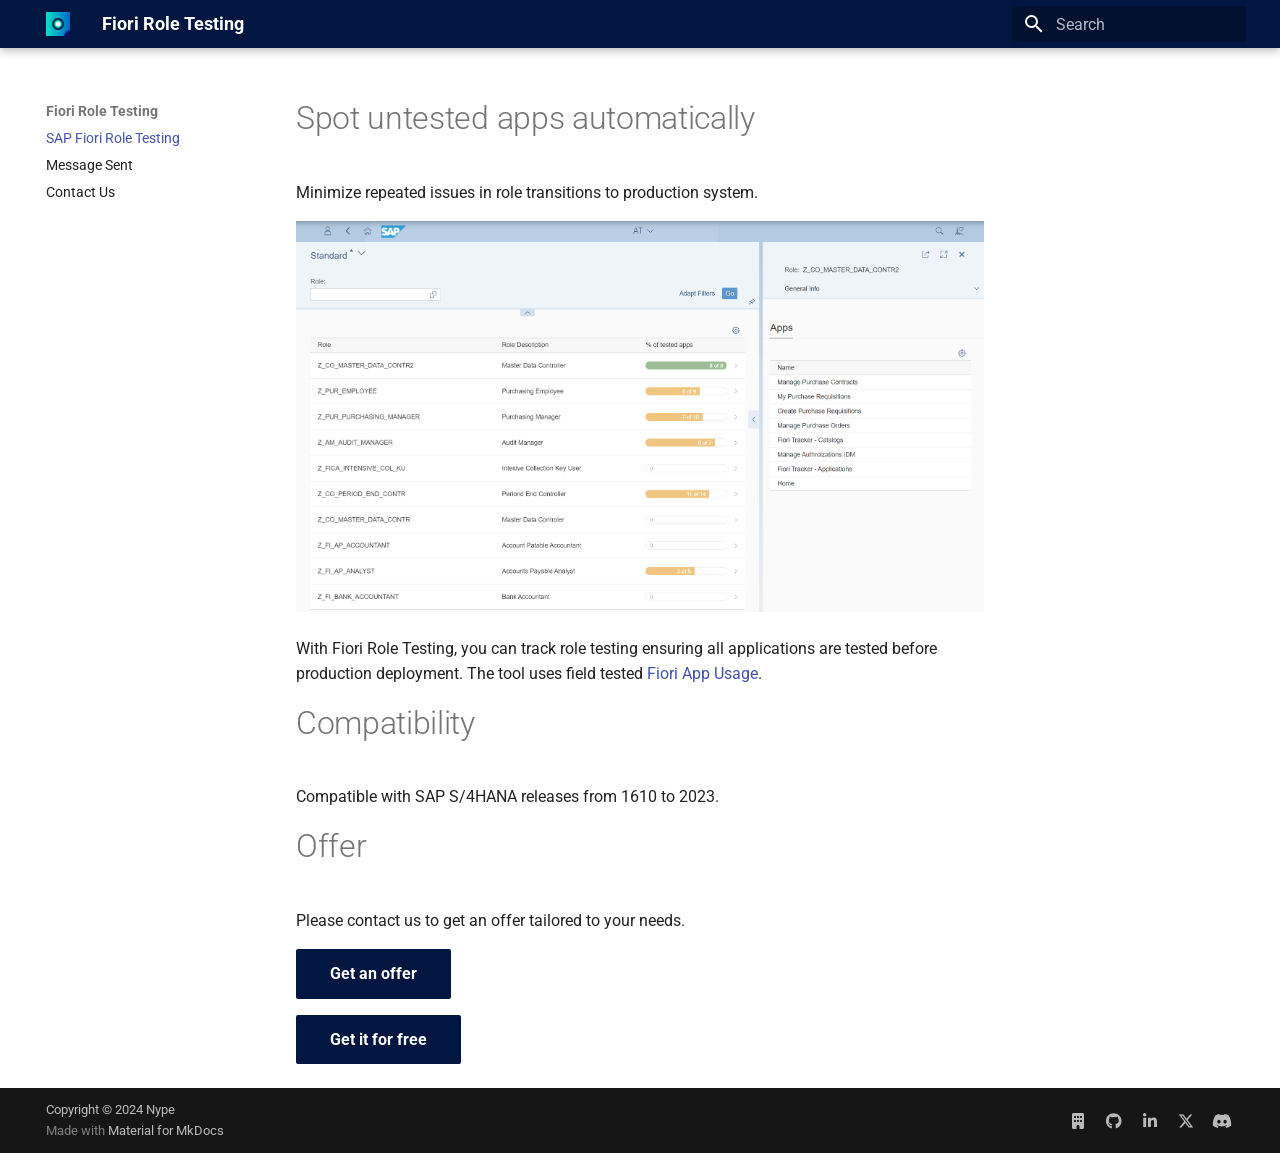
==== index.html @ e6e38c8f "Deployed e8fd81c with MkDocs version: 1.6.0" ====
<!doctype html><html lang=en class=no-js> <head><meta charset=utf-8><meta name=viewport content="width=device-width,initial-scale=1"><meta name=description content="Spot untested apps automatically."><link href=https://fioriroletesting.com/ rel=canonical><link href=contact-success/ rel=next><link rel=icon href=assets/images/logo.png><meta name=generator content="mkdocs-1.6.0, mkdocs-material-9.5.27"><title>SAP Fiori Role Testing - Fiori Role Testing</title><link rel=stylesheet href=assets/stylesheets/main.6543a935.min.css><link rel=preconnect href=https://fonts.gstatic.com crossorigin><link rel=stylesheet href="https://fonts.googleapis.com/css?family=Roboto:300,300i,400,400i,700,700i%7CRoboto+Mono:400,400i,700,700i&display=fallback"><style>:root{--md-text-font:"Roboto";--md-code-font:"Roboto Mono"}</style><link rel=stylesheet href=assets/stylesheets/extra.a038fa.min.css><script>__md_scope=new URL(".",location),__md_hash=e=>[...e].reduce((e,_)=>(e<<5)-e+_.charCodeAt(0),0),__md_get=(e,_=localStorage,t=__md_scope)=>JSON.parse(_.getItem(t.pathname+"."+e)),__md_set=(e,_,t=localStorage,a=__md_scope)=>{try{t.setItem(a.pathname+"."+e,JSON.stringify(_))}catch(e){}}</script><script id=__analytics>function __md_analytics(){function n(){dataLayer.push(arguments)}window.dataLayer=window.dataLayer||[],n("js",new Date),n("config","G-3VJR286HQC"),document.addEventListener("DOMContentLoaded",function(){document.forms.search&&document.forms.search.query.addEventListener("blur",function(){this.value&&n("event","search",{search_term:this.value})}),document$.subscribe(function(){var a=document.forms.feedback;if(void 0!==a)for(var e of a.querySelectorAll("[type=submit]"))e.addEventListener("click",function(e){e.preventDefault();var t=document.location.pathname,e=this.getAttribute("data-md-value");n("event","feedback",{page:t,data:e}),a.firstElementChild.disabled=!0;e=a.querySelector(".md-feedback__note [data-md-value='"+e+"']");e&&(e.hidden=!1)}),a.hidden=!1}),location$.subscribe(function(e){n("config","G-3VJR286HQC",{page_path:e.pathname})})});var e=document.createElement("script");e.async=!0,e.src="https://www.googletagmanager.com/gtag/js?id=G-3VJR286HQC",document.getElementById("__analytics").insertAdjacentElement("afterEnd",e)}</script><script>"undefined"!=typeof __md_analytics&&__md_analytics()</script><meta property=og:type content=website><meta property=og:title content="SAP Fiori Role Testing"><meta property=og:description content="Spot untested apps automatically."><meta property=og:image content=https://fioriroletesting.com/assets/images/social/index.png><meta property=og:image:type content=image/png><meta property=og:image:width content=1200><meta property=og:image:height content=630><meta content=https://fioriroletesting.com/ property=og:url><meta name=twitter:card content=summary_large_image><meta name=twitter:title content="SAP Fiori Role Testing"><meta name=twitter:description content="Spot untested apps automatically."><meta name=twitter:image content=https://fioriroletesting.com/assets/images/social/index.png><link rel=icon sizes=192x192 href=assets/images/logo.png><link rel=apple-touch-icon href=assets/images/logo.png><meta property=robots content="index, follow"></head> <body dir=ltr> <input class=md-toggle data-md-toggle=drawer type=checkbox id=__drawer autocomplete=off> <input class=md-toggle data-md-toggle=search type=checkbox id=__search autocomplete=off> <label class=md-overlay for=__drawer></label> <div data-md-component=skip> <a href=#spot-untested-apps-automatically class=md-skip> Skip to content </a> </div> <div data-md-component=announce> </div> <header class="md-header md-header--shadow" data-md-component=header> <nav class="md-header__inner md-grid" aria-label=Header> <a href=. title="Fiori Role Testing" class="md-header__button md-logo" aria-label="Fiori Role Testing" data-md-component=logo> <img src=assets/images/logo.png alt=logo> </a> <label class="md-header__button md-icon" for=__drawer> <svg xmlns=http://www.w3.org/2000/svg viewbox="0 0 24 24"><path d="M3 6h18v2H3V6m0 5h18v2H3v-2m0 5h18v2H3v-2Z"/></svg> </label> <div class=md-header__title data-md-component=header-title> <div class=md-header__ellipsis> <div class=md-header__topic> <span class=md-ellipsis> Fiori Role Testing </span> </div> <div class=md-header__topic data-md-component=header-topic> <span class=md-ellipsis> SAP Fiori Role Testing </span> </div> </div> </div> <script>var media,input,key,value,palette=__md_get("__palette");if(palette&&palette.color){"(prefers-color-scheme)"===palette.color.media&&(media=matchMedia("(prefers-color-scheme: light)"),input=document.querySelector(media.matches?"[data-md-color-media='(prefers-color-scheme: light)']":"[data-md-color-media='(prefers-color-scheme: dark)']"),palette.color.media=input.getAttribute("data-md-color-media"),palette.color.scheme=input.getAttribute("data-md-color-scheme"),palette.color.primary=input.getAttribute("data-md-color-primary"),palette.color.accent=input.getAttribute("data-md-color-accent"));for([key,value]of Object.entries(palette.color))document.body.setAttribute("data-md-color-"+key,value)}</script> <label class="md-header__button md-icon" for=__search> <svg xmlns=http://www.w3.org/2000/svg viewbox="0 0 24 24"><path d="M9.5 3A6.5 6.5 0 0 1 16 9.5c0 1.61-.59 3.09-1.56 4.23l.27.27h.79l5 5-1.5 1.5-5-5v-.79l-.27-.27A6.516 6.516 0 0 1 9.5 16 6.5 6.5 0 0 1 3 9.5 6.5 6.5 0 0 1 9.5 3m0 2C7 5 5 7 5 9.5S7 14 9.5 14 14 12 14 9.5 12 5 9.5 5Z"/></svg> </label> <div class=md-search data-md-component=search role=dialog> <label class=md-search__overlay for=__search></label> <div class=md-search__inner role=search> <form class=md-search__form name=search> <input type=text class=md-search__input name=query aria-label=Search placeholder=Search autocapitalize=off autocorrect=off autocomplete=off spellcheck=false data-md-component=search-query required> <label class="md-search__icon md-icon" for=__search> <svg xmlns=http://www.w3.org/2000/svg viewbox="0 0 24 24"><path d="M9.5 3A6.5 6.5 0 0 1 16 9.5c0 1.61-.59 3.09-1.56 4.23l.27.27h.79l5 5-1.5 1.5-5-5v-.79l-.27-.27A6.516 6.516 0 0 1 9.5 16 6.5 6.5 0 0 1 3 9.5 6.5 6.5 0 0 1 9.5 3m0 2C7 5 5 7 5 9.5S7 14 9.5 14 14 12 14 9.5 12 5 9.5 5Z"/></svg> <svg xmlns=http://www.w3.org/2000/svg viewbox="0 0 24 24"><path d="M20 11v2H8l5.5 5.5-1.42 1.42L4.16 12l7.92-7.92L13.5 5.5 8 11h12Z"/></svg> </label> <nav class=md-search__options aria-label=Search> <button type=reset class="md-search__icon md-icon" title=Clear aria-label=Clear tabindex=-1> <svg xmlns=http://www.w3.org/2000/svg viewbox="0 0 24 24"><path d="M19 6.41 17.59 5 12 10.59 6.41 5 5 6.41 10.59 12 5 17.59 6.41 19 12 13.41 17.59 19 19 17.59 13.41 12 19 6.41Z"/></svg> </button> </nav> </form> <div class=md-search__output> <div class=md-search__scrollwrap tabindex=0 data-md-scrollfix> <div class=md-search-result data-md-component=search-result> <div class=md-search-result__meta> Initializing search </div> <ol class=md-search-result__list role=presentation></ol> </div> </div> </div> </div> </div> </nav> </header> <div class=md-container data-md-component=container> <main class=md-main data-md-component=main> <div class="md-main__inner md-grid"> <div class="md-sidebar md-sidebar--primary" data-md-component=sidebar data-md-type=navigation> <div class=md-sidebar__scrollwrap> <div class=md-sidebar__inner> <nav class="md-nav md-nav--primary" aria-label=Navigation data-md-level=0> <label class=md-nav__title for=__drawer> <a href=. title="Fiori Role Testing" class="md-nav__button md-logo" aria-label="Fiori Role Testing" data-md-component=logo> <img src=assets/images/logo.png alt=logo> </a> Fiori Role Testing </label> <ul class=md-nav__list data-md-scrollfix> <li class="md-nav__item md-nav__item--active"> <input class="md-nav__toggle md-toggle" type=checkbox id=__toc> <a href=. class="md-nav__link md-nav__link--active"> <span class=md-ellipsis> SAP Fiori Role Testing </span> </a> </li> <li class=md-nav__item> <a href=contact-success/ class=md-nav__link> <span class=md-ellipsis> Message Sent </span> </a> </li> <li class=md-nav__item> <a href=contact/ class=md-nav__link> <span class=md-ellipsis> Contact Us </span> </a> </li> </ul> </nav> </div> </div> </div> <div class="md-sidebar md-sidebar--secondary" data-md-component=sidebar data-md-type=toc> <div class=md-sidebar__scrollwrap> <div class=md-sidebar__inner> <nav class="md-nav md-nav--secondary" aria-label="Table of contents"> </nav> </div> </div> </div> <div class=md-content data-md-component=content> <article class="md-content__inner md-typeset"> <h1 id=spot-untested-apps-automatically>Spot untested apps automatically</h1> <p>Minimize repeated issues in role transitions to production system.</p> <p><a href=res/frt.png><img alt src=res/frt.png></a></p> <p>With Fiori Role Testing, you can track role testing ensuring all applications are tested before production deployment. The tool uses field tested <a href=https://help.fioriappsusage.org>Fiori App Usage</a>.</p> <h1 id=compatibility>Compatibility</h1> <p>Compatible with SAP S/4HANA releases from 1610 to 2023.</p> <h1 id=offer>Offer</h1> <p>Please contact us to get an offer tailored to your needs.</p> <p><a href=contact/ class="md-button md-button--primary">Get an offer</a></p> <p><a href=get-for-free/ class="md-button md-button--primary">Get it for free</a></p> </article> </div> <script>var target=document.getElementById(location.hash.slice(1));target&&target.name&&(target.checked=target.name.startsWith("__tabbed_"))</script> </div> </main> <footer class=md-footer> <div class="md-footer-meta md-typeset"> <div class="md-footer-meta__inner md-grid"> <div class=md-copyright> <div class=md-copyright__highlight> Copyright &copy; 2024 Nype </div> Made with <a href=https://squidfunk.github.io/mkdocs-material/ target=_blank rel=noopener> Material for MkDocs </a> </div> <div class=md-social> <a href="https://npe.cm/?ref=fioriroletesting" target=_blank rel=noopener title=npe.cm class=md-social__link> <svg xmlns=http://www.w3.org/2000/svg viewbox="0 0 384 512"><!-- Font Awesome Free 6.5.2 by @fontawesome - https://fontawesome.com License - https://fontawesome.com/license/free (Icons: CC BY 4.0, Fonts: SIL OFL 1.1, Code: MIT License) Copyright 2024 Fonticons, Inc.--><path d="M48 0C21.5 0 0 21.5 0 48v416c0 26.5 21.5 48 48 48h96v-80c0-26.5 21.5-48 48-48s48 21.5 48 48v80h96c26.5 0 48-21.5 48-48V48c0-26.5-21.5-48-48-48H48zm16 240c0-8.8 7.2-16 16-16h32c8.8 0 16 7.2 16 16v32c0 8.8-7.2 16-16 16H80c-8.8 0-16-7.2-16-16v-32zm112-16h32c8.8 0 16 7.2 16 16v32c0 8.8-7.2 16-16 16h-32c-8.8 0-16-7.2-16-16v-32c0-8.8 7.2-16 16-16zm80 16c0-8.8 7.2-16 16-16h32c8.8 0 16 7.2 16 16v32c0 8.8-7.2 16-16 16h-32c-8.8 0-16-7.2-16-16v-32zM80 96h32c8.8 0 16 7.2 16 16v32c0 8.8-7.2 16-16 16H80c-8.8 0-16-7.2-16-16v-32c0-8.8 7.2-16 16-16zm80 16c0-8.8 7.2-16 16-16h32c8.8 0 16 7.2 16 16v32c0 8.8-7.2 16-16 16h-32c-8.8 0-16-7.2-16-16v-32zm112-16h32c8.8 0 16 7.2 16 16v32c0 8.8-7.2 16-16 16h-32c-8.8 0-16-7.2-16-16v-32c0-8.8 7.2-16 16-16z"/></svg> </a> <a href=https://github.com/fioriroletesting target=_blank rel=noopener title=github.com class=md-social__link> <svg xmlns=http://www.w3.org/2000/svg viewbox="0 0 496 512"><!-- Font Awesome Free 6.5.2 by @fontawesome - https://fontawesome.com License - https://fontawesome.com/license/free (Icons: CC BY 4.0, Fonts: SIL OFL 1.1, Code: MIT License) Copyright 2024 Fonticons, Inc.--><path d="M165.9 397.4c0 2-2.3 3.6-5.2 3.6-3.3.3-5.6-1.3-5.6-3.6 0-2 2.3-3.6 5.2-3.6 3-.3 5.6 1.3 5.6 3.6zm-31.1-4.5c-.7 2 1.3 4.3 4.3 4.9 2.6 1 5.6 0 6.2-2s-1.3-4.3-4.3-5.2c-2.6-.7-5.5.3-6.2 2.3zm44.2-1.7c-2.9.7-4.9 2.6-4.6 4.9.3 2 2.9 3.3 5.9 2.6 2.9-.7 4.9-2.6 4.6-4.6-.3-1.9-3-3.2-5.9-2.9zM244.8 8C106.1 8 0 113.3 0 252c0 110.9 69.8 205.8 169.5 239.2 12.8 2.3 17.3-5.6 17.3-12.1 0-6.2-.3-40.4-.3-61.4 0 0-70 15-84.7-29.8 0 0-11.4-29.1-27.8-36.6 0 0-22.9-15.7 1.6-15.4 0 0 24.9 2 38.6 25.8 21.9 38.6 58.6 27.5 72.9 20.9 2.3-16 8.8-27.1 16-33.7-55.9-6.2-112.3-14.3-112.3-110.5 0-27.5 7.6-41.3 23.6-58.9-2.6-6.5-11.1-33.3 2.6-67.9 20.9-6.5 69 27 69 27 20-5.6 41.5-8.5 62.8-8.5s42.8 2.9 62.8 8.5c0 0 48.1-33.6 69-27 13.7 34.7 5.2 61.4 2.6 67.9 16 17.7 25.8 31.5 25.8 58.9 0 96.5-58.9 104.2-114.8 110.5 9.2 7.9 17 22.9 17 46.4 0 33.7-.3 75.4-.3 83.6 0 6.5 4.6 14.4 17.3 12.1C428.2 457.8 496 362.9 496 252 496 113.3 383.5 8 244.8 8zM97.2 352.9c-1.3 1-1 3.3.7 5.2 1.6 1.6 3.9 2.3 5.2 1 1.3-1 1-3.3-.7-5.2-1.6-1.6-3.9-2.3-5.2-1zm-10.8-8.1c-.7 1.3.3 2.9 2.3 3.9 1.6 1 3.6.7 4.3-.7.7-1.3-.3-2.9-2.3-3.9-2-.6-3.6-.3-4.3.7zm32.4 35.6c-1.6 1.3-1 4.3 1.3 6.2 2.3 2.3 5.2 2.6 6.5 1 1.3-1.3.7-4.3-1.3-6.2-2.2-2.3-5.2-2.6-6.5-1zm-11.4-14.7c-1.6 1-1.6 3.6 0 5.9 1.6 2.3 4.3 3.3 5.6 2.3 1.6-1.3 1.6-3.9 0-6.2-1.4-2.3-4-3.3-5.6-2z"/></svg> </a> <a href=https://www.linkedin.com/company/fiori-tracker/ target=_blank rel=noopener title=www.linkedin.com class=md-social__link> <svg xmlns=http://www.w3.org/2000/svg viewbox="0 0 448 512"><!-- Font Awesome Free 6.5.2 by @fontawesome - https://fontawesome.com License - https://fontawesome.com/license/free (Icons: CC BY 4.0, Fonts: SIL OFL 1.1, Code: MIT License) Copyright 2024 Fonticons, Inc.--><path d="M100.28 448H7.4V148.9h92.88zM53.79 108.1C24.09 108.1 0 83.5 0 53.8a53.79 53.79 0 0 1 107.58 0c0 29.7-24.1 54.3-53.79 54.3zM447.9 448h-92.68V302.4c0-34.7-.7-79.2-48.29-79.2-48.29 0-55.69 37.7-55.69 76.7V448h-92.78V148.9h89.08v40.8h1.3c12.4-23.5 42.69-48.3 87.88-48.3 94 0 111.28 61.9 111.28 142.3V448z"/></svg> </a> <a href=https://twitter.com/fioritracker target=_blank rel=noopener title=twitter.com class=md-social__link> <svg xmlns=http://www.w3.org/2000/svg viewbox="0 0 512 512"><!-- Font Awesome Free 6.5.2 by @fontawesome - https://fontawesome.com License - https://fontawesome.com/license/free (Icons: CC BY 4.0, Fonts: SIL OFL 1.1, Code: MIT License) Copyright 2024 Fonticons, Inc.--><path d="M389.2 48h70.6L305.6 224.2 487 464H345L233.7 318.6 106.5 464H35.8l164.9-188.5L26.8 48h145.6l100.5 132.9L389.2 48zm-24.8 373.8h39.1L151.1 88h-42l255.3 333.8z"/></svg> </a> <a href=https://discord.gg/xGNzmej4KE target=_blank rel=noopener title=discord.gg class=md-social__link> <svg xmlns=http://www.w3.org/2000/svg viewbox="0 0 640 512"><!-- Font Awesome Free 6.5.2 by @fontawesome - https://fontawesome.com License - https://fontawesome.com/license/free (Icons: CC BY 4.0, Fonts: SIL OFL 1.1, Code: MIT License) Copyright 2024 Fonticons, Inc.--><path d="M524.531 69.836a1.5 1.5 0 0 0-.764-.7A485.065 485.065 0 0 0 404.081 32.03a1.816 1.816 0 0 0-1.923.91 337.461 337.461 0 0 0-14.9 30.6 447.848 447.848 0 0 0-134.426 0 309.541 309.541 0 0 0-15.135-30.6 1.89 1.89 0 0 0-1.924-.91 483.689 483.689 0 0 0-119.688 37.107 1.712 1.712 0 0 0-.788.676C39.068 183.651 18.186 294.69 28.43 404.354a2.016 2.016 0 0 0 .765 1.375 487.666 487.666 0 0 0 146.825 74.189 1.9 1.9 0 0 0 2.063-.676A348.2 348.2 0 0 0 208.12 430.4a1.86 1.86 0 0 0-1.019-2.588 321.173 321.173 0 0 1-45.868-21.853 1.885 1.885 0 0 1-.185-3.126 251.047 251.047 0 0 0 9.109-7.137 1.819 1.819 0 0 1 1.9-.256c96.229 43.917 200.41 43.917 295.5 0a1.812 1.812 0 0 1 1.924.233 234.533 234.533 0 0 0 9.132 7.16 1.884 1.884 0 0 1-.162 3.126 301.407 301.407 0 0 1-45.89 21.83 1.875 1.875 0 0 0-1 2.611 391.055 391.055 0 0 0 30.014 48.815 1.864 1.864 0 0 0 2.063.7A486.048 486.048 0 0 0 610.7 405.729a1.882 1.882 0 0 0 .765-1.352c12.264-126.783-20.532-236.912-86.934-334.541ZM222.491 337.58c-28.972 0-52.844-26.587-52.844-59.239s23.409-59.241 52.844-59.241c29.665 0 53.306 26.82 52.843 59.239 0 32.654-23.41 59.241-52.843 59.241Zm195.38 0c-28.971 0-52.843-26.587-52.843-59.239s23.409-59.241 52.843-59.241c29.667 0 53.307 26.82 52.844 59.239 0 32.654-23.177 59.241-52.844 59.241Z"/></svg> </a> </div> </div> </div> </footer> </div> <div class=md-dialog data-md-component=dialog> <div class="md-dialog__inner md-typeset"></div> </div> <script id=__config type=application/json>{"base": ".", "features": [], "search": "assets/javascripts/workers/search.b8dbb3d2.min.js", "translations": {"clipboard.copied": "Copied to clipboard", "clipboard.copy": "Copy to clipboard", "search.result.more.one": "1 more on this page", "search.result.more.other": "# more on this page", "search.result.none": "No matching documents", "search.result.one": "1 matching document", "search.result.other": "# matching documents", "search.result.placeholder": "Type to start searching", "search.result.term.missing": "Missing", "select.version": "Select version"}}</script> <script src=assets/javascripts/bundle.ad660dcc.min.js></script> <script src=assets/javascripts/extra.f391eb.min.js></script> </body> </html>
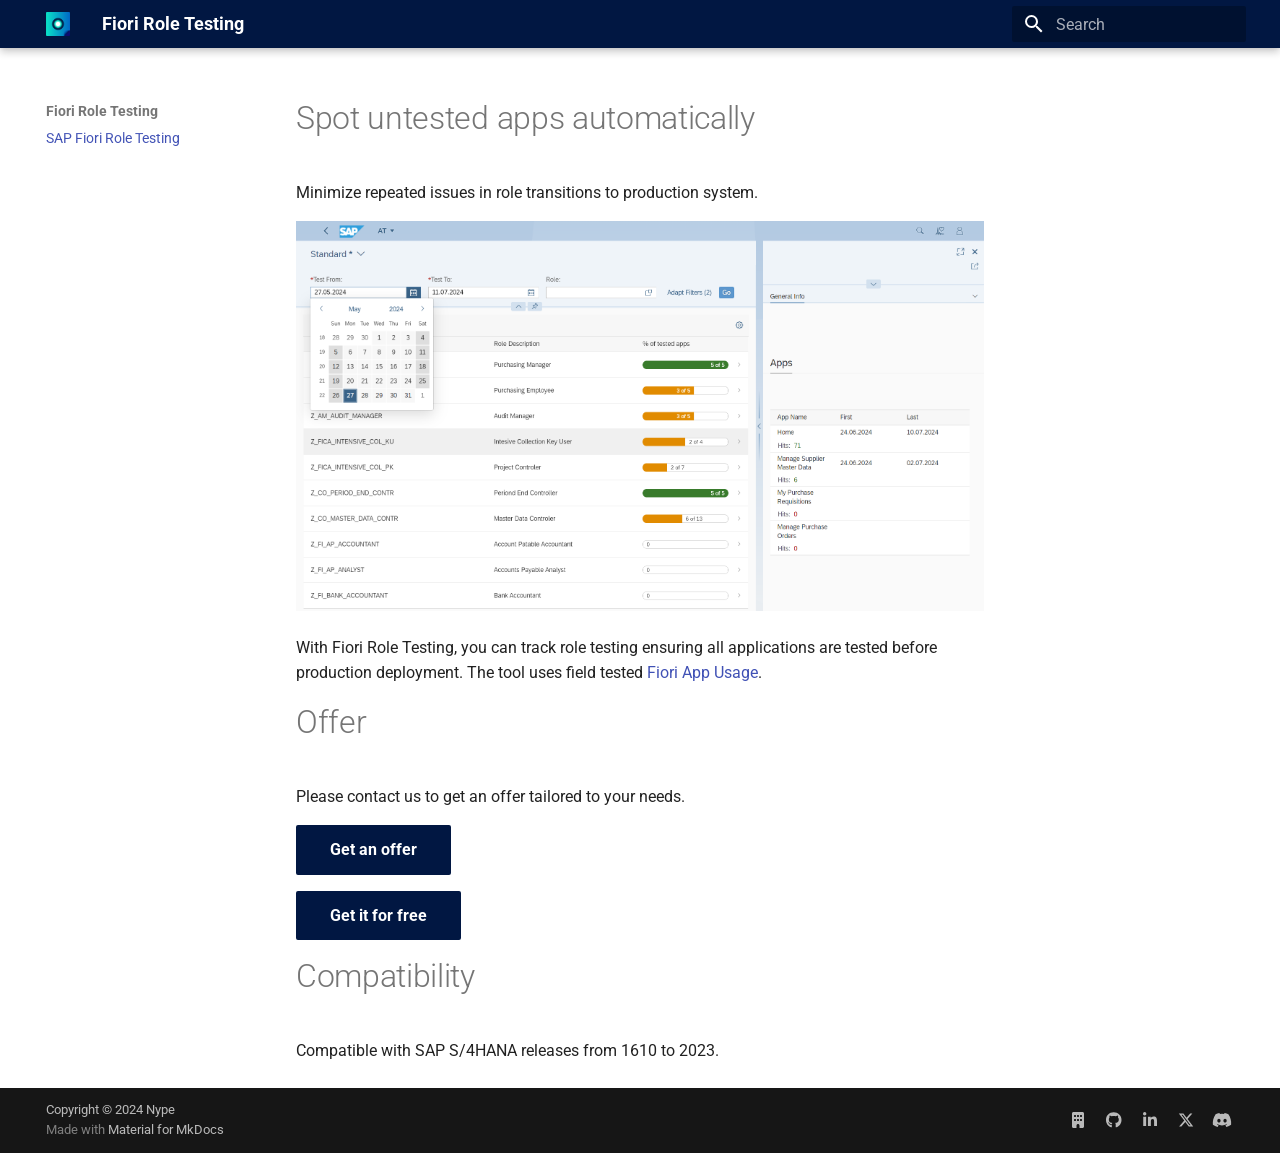
==== commit 69ea2dea: "Deployed 8888eb4 with MkDocs version: 1.6.0" ====
--- a/index.html
+++ b/index.html
@@ -1 +1 @@
-<!doctype html><html lang=en class=no-js> <head><meta charset=utf-8><meta name=viewport content="width=device-width,initial-scale=1"><meta name=description content="Spot untested apps automatically."><link href=https://fioriroletesting.com/ rel=canonical><link href=contact-success/ rel=next><link rel=icon href=assets/images/logo.png><meta name=generator content="mkdocs-1.6.0, mkdocs-material-9.5.27"><title>SAP Fiori Role Testing - Fiori Role Testing</title><link rel=stylesheet href=assets/stylesheets/main.6543a935.min.css><link rel=preconnect href=https://fonts.gstatic.com crossorigin><link rel=stylesheet href="https://fonts.googleapis.com/css?family=Roboto:300,300i,400,400i,700,700i%7CRoboto+Mono:400,400i,700,700i&display=fallback"><style>:root{--md-text-font:"Roboto";--md-code-font:"Roboto Mono"}</style><link rel=stylesheet href=assets/stylesheets/extra.a038fa.min.css><script>__md_scope=new URL(".",location),__md_hash=e=>[...e].reduce((e,_)=>(e<<5)-e+_.charCodeAt(0),0),__md_get=(e,_=localStorage,t=__md_scope)=>JSON.parse(_.getItem(t.pathname+"."+e)),__md_set=(e,_,t=localStorage,a=__md_scope)=>{try{t.setItem(a.pathname+"."+e,JSON.stringify(_))}catch(e){}}</script><script id=__analytics>function __md_analytics(){function n(){dataLayer.push(arguments)}window.dataLayer=window.dataLayer||[],n("js",new Date),n("config","G-3VJR286HQC"),document.addEventListener("DOMContentLoaded",function(){document.forms.search&&document.forms.search.query.addEventListener("blur",function(){this.value&&n("event","search",{search_term:this.value})}),document$.subscribe(function(){var a=document.forms.feedback;if(void 0!==a)for(var e of a.querySelectorAll("[type=submit]"))e.addEventListener("click",function(e){e.preventDefault();var t=document.location.pathname,e=this.getAttribute("data-md-value");n("event","feedback",{page:t,data:e}),a.firstElementChild.disabled=!0;e=a.querySelector(".md-feedback__note [data-md-value='"+e+"']");e&&(e.hidden=!1)}),a.hidden=!1}),location$.subscribe(function(e){n("config","G-3VJR286HQC",{page_path:e.pathname})})});var e=document.createElement("script");e.async=!0,e.src="https://www.googletagmanager.com/gtag/js?id=G-3VJR286HQC",document.getElementById("__analytics").insertAdjacentElement("afterEnd",e)}</script><script>"undefined"!=typeof __md_analytics&&__md_analytics()</script><meta property=og:type content=website><meta property=og:title content="SAP Fiori Role Testing"><meta property=og:description content="Spot untested apps automatically."><meta property=og:image content=https://fioriroletesting.com/assets/images/social/index.png><meta property=og:image:type content=image/png><meta property=og:image:width content=1200><meta property=og:image:height content=630><meta content=https://fioriroletesting.com/ property=og:url><meta name=twitter:card content=summary_large_image><meta name=twitter:title content="SAP Fiori Role Testing"><meta name=twitter:description content="Spot untested apps automatically."><meta name=twitter:image content=https://fioriroletesting.com/assets/images/social/index.png><link rel=icon sizes=192x192 href=assets/images/logo.png><link rel=apple-touch-icon href=assets/images/logo.png><meta property=robots content="index, follow"></head> <body dir=ltr> <input class=md-toggle data-md-toggle=drawer type=checkbox id=__drawer autocomplete=off> <input class=md-toggle data-md-toggle=search type=checkbox id=__search autocomplete=off> <label class=md-overlay for=__drawer></label> <div data-md-component=skip> <a href=#spot-untested-apps-automatically class=md-skip> Skip to content </a> </div> <div data-md-component=announce> </div> <header class="md-header md-header--shadow" data-md-component=header> <nav class="md-header__inner md-grid" aria-label=Header> <a href=. title="Fiori Role Testing" class="md-header__button md-logo" aria-label="Fiori Role Testing" data-md-component=logo> <img src=assets/images/logo.png alt=logo> </a> <label class="md-header__button md-icon" for=__drawer> <svg xmlns=http://www.w3.org/2000/svg viewbox="0 0 24 24"><path d="M3 6h18v2H3V6m0 5h18v2H3v-2m0 5h18v2H3v-2Z"/></svg> </label> <div class=md-header__title data-md-component=header-title> <div class=md-header__ellipsis> <div class=md-header__topic> <span class=md-ellipsis> Fiori Role Testing </span> </div> <div class=md-header__topic data-md-component=header-topic> <span class=md-ellipsis> SAP Fiori Role Testing </span> </div> </div> </div> <script>var media,input,key,value,palette=__md_get("__palette");if(palette&&palette.color){"(prefers-color-scheme)"===palette.color.media&&(media=matchMedia("(prefers-color-scheme: light)"),input=document.querySelector(media.matches?"[data-md-color-media='(prefers-color-scheme: light)']":"[data-md-color-media='(prefers-color-scheme: dark)']"),palette.color.media=input.getAttribute("data-md-color-media"),palette.color.scheme=input.getAttribute("data-md-color-scheme"),palette.color.primary=input.getAttribute("data-md-color-primary"),palette.color.accent=input.getAttribute("data-md-color-accent"));for([key,value]of Object.entries(palette.color))document.body.setAttribute("data-md-color-"+key,value)}</script> <label class="md-header__button md-icon" for=__search> <svg xmlns=http://www.w3.org/2000/svg viewbox="0 0 24 24"><path d="M9.5 3A6.5 6.5 0 0 1 16 9.5c0 1.61-.59 3.09-1.56 4.23l.27.27h.79l5 5-1.5 1.5-5-5v-.79l-.27-.27A6.516 6.516 0 0 1 9.5 16 6.5 6.5 0 0 1 3 9.5 6.5 6.5 0 0 1 9.5 3m0 2C7 5 5 7 5 9.5S7 14 9.5 14 14 12 14 9.5 12 5 9.5 5Z"/></svg> </label> <div class=md-search data-md-component=search role=dialog> <label class=md-search__overlay for=__search></label> <div class=md-search__inner role=search> <form class=md-search__form name=search> <input type=text class=md-search__input name=query aria-label=Search placeholder=Search autocapitalize=off autocorrect=off autocomplete=off spellcheck=false data-md-component=search-query required> <label class="md-search__icon md-icon" for=__search> <svg xmlns=http://www.w3.org/2000/svg viewbox="0 0 24 24"><path d="M9.5 3A6.5 6.5 0 0 1 16 9.5c0 1.61-.59 3.09-1.56 4.23l.27.27h.79l5 5-1.5 1.5-5-5v-.79l-.27-.27A6.516 6.516 0 0 1 9.5 16 6.5 6.5 0 0 1 3 9.5 6.5 6.5 0 0 1 9.5 3m0 2C7 5 5 7 5 9.5S7 14 9.5 14 14 12 14 9.5 12 5 9.5 5Z"/></svg> <svg xmlns=http://www.w3.org/2000/svg viewbox="0 0 24 24"><path d="M20 11v2H8l5.5 5.5-1.42 1.42L4.16 12l7.92-7.92L13.5 5.5 8 11h12Z"/></svg> </label> <nav class=md-search__options aria-label=Search> <button type=reset class="md-search__icon md-icon" title=Clear aria-label=Clear tabindex=-1> <svg xmlns=http://www.w3.org/2000/svg viewbox="0 0 24 24"><path d="M19 6.41 17.59 5 12 10.59 6.41 5 5 6.41 10.59 12 5 17.59 6.41 19 12 13.41 17.59 19 19 17.59 13.41 12 19 6.41Z"/></svg> </button> </nav> </form> <div class=md-search__output> <div class=md-search__scrollwrap tabindex=0 data-md-scrollfix> <div class=md-search-result data-md-component=search-result> <div class=md-search-result__meta> Initializing search </div> <ol class=md-search-result__list role=presentation></ol> </div> </div> </div> </div> </div> </nav> </header> <div class=md-container data-md-component=container> <main class=md-main data-md-component=main> <div class="md-main__inner md-grid"> <div class="md-sidebar md-sidebar--primary" data-md-component=sidebar data-md-type=navigation> <div class=md-sidebar__scrollwrap> <div class=md-sidebar__inner> <nav class="md-nav md-nav--primary" aria-label=Navigation data-md-level=0> <label class=md-nav__title for=__drawer> <a href=. title="Fiori Role Testing" class="md-nav__button md-logo" aria-label="Fiori Role Testing" data-md-component=logo> <img src=assets/images/logo.png alt=logo> </a> Fiori Role Testing </label> <ul class=md-nav__list data-md-scrollfix> <li class="md-nav__item md-nav__item--active"> <input class="md-nav__toggle md-toggle" type=checkbox id=__toc> <a href=. class="md-nav__link md-nav__link--active"> <span class=md-ellipsis> SAP Fiori Role Testing </span> </a> </li> <li class=md-nav__item> <a href=contact-success/ class=md-nav__link> <span class=md-ellipsis> Message Sent </span> </a> </li> <li class=md-nav__item> <a href=contact/ class=md-nav__link> <span class=md-ellipsis> Contact Us </span> </a> </li> </ul> </nav> </div> </div> </div> <div class="md-sidebar md-sidebar--secondary" data-md-component=sidebar data-md-type=toc> <div class=md-sidebar__scrollwrap> <div class=md-sidebar__inner> <nav class="md-nav md-nav--secondary" aria-label="Table of contents"> </nav> </div> </div> </div> <div class=md-content data-md-component=content> <article class="md-content__inner md-typeset"> <h1 id=spot-untested-apps-automatically>Spot untested apps automatically</h1> <p>Minimize repeated issues in role transitions to production system.</p> <p><a href=res/frt.png><img alt src=res/frt.png></a></p> <p>With Fiori Role Testing, you can track role testing ensuring all applications are tested before production deployment. The tool uses field tested <a href=https://help.fioriappsusage.org>Fiori App Usage</a>.</p> <h1 id=compatibility>Compatibility</h1> <p>Compatible with SAP S/4HANA releases from 1610 to 2023.</p> <h1 id=offer>Offer</h1> <p>Please contact us to get an offer tailored to your needs.</p> <p><a href=contact/ class="md-button md-button--primary">Get an offer</a></p> <p><a href=get-for-free/ class="md-button md-button--primary">Get it for free</a></p> </article> </div> <script>var target=document.getElementById(location.hash.slice(1));target&&target.name&&(target.checked=target.name.startsWith("__tabbed_"))</script> </div> </main> <footer class=md-footer> <div class="md-footer-meta md-typeset"> <div class="md-footer-meta__inner md-grid"> <div class=md-copyright> <div class=md-copyright__highlight> Copyright &copy; 2024 Nype </div> Made with <a href=https://squidfunk.github.io/mkdocs-material/ target=_blank rel=noopener> Material for MkDocs </a> </div> <div class=md-social> <a href="https://npe.cm/?ref=fioriroletesting" target=_blank rel=noopener title=npe.cm class=md-social__link> <svg xmlns=http://www.w3.org/2000/svg viewbox="0 0 384 512"><!-- Font Awesome Free 6.5.2 by @fontawesome - https://fontawesome.com License - https://fontawesome.com/license/free (Icons: CC BY 4.0, Fonts: SIL OFL 1.1, Code: MIT License) Copyright 2024 Fonticons, Inc.--><path d="M48 0C21.5 0 0 21.5 0 48v416c0 26.5 21.5 48 48 48h96v-80c0-26.5 21.5-48 48-48s48 21.5 48 48v80h96c26.5 0 48-21.5 48-48V48c0-26.5-21.5-48-48-48H48zm16 240c0-8.8 7.2-16 16-16h32c8.8 0 16 7.2 16 16v32c0 8.8-7.2 16-16 16H80c-8.8 0-16-7.2-16-16v-32zm112-16h32c8.8 0 16 7.2 16 16v32c0 8.8-7.2 16-16 16h-32c-8.8 0-16-7.2-16-16v-32c0-8.8 7.2-16 16-16zm80 16c0-8.8 7.2-16 16-16h32c8.8 0 16 7.2 16 16v32c0 8.8-7.2 16-16 16h-32c-8.8 0-16-7.2-16-16v-32zM80 96h32c8.8 0 16 7.2 16 16v32c0 8.8-7.2 16-16 16H80c-8.8 0-16-7.2-16-16v-32c0-8.8 7.2-16 16-16zm80 16c0-8.8 7.2-16 16-16h32c8.8 0 16 7.2 16 16v32c0 8.8-7.2 16-16 16h-32c-8.8 0-16-7.2-16-16v-32zm112-16h32c8.8 0 16 7.2 16 16v32c0 8.8-7.2 16-16 16h-32c-8.8 0-16-7.2-16-16v-32c0-8.8 7.2-16 16-16z"/></svg> </a> <a href=https://github.com/fioriroletesting target=_blank rel=noopener title=github.com class=md-social__link> <svg xmlns=http://www.w3.org/2000/svg viewbox="0 0 496 512"><!-- Font Awesome Free 6.5.2 by @fontawesome - https://fontawesome.com License - https://fontawesome.com/license/free (Icons: CC BY 4.0, Fonts: SIL OFL 1.1, Code: MIT License) Copyright 2024 Fonticons, Inc.--><path d="M165.9 397.4c0 2-2.3 3.6-5.2 3.6-3.3.3-5.6-1.3-5.6-3.6 0-2 2.3-3.6 5.2-3.6 3-.3 5.6 1.3 5.6 3.6zm-31.1-4.5c-.7 2 1.3 4.3 4.3 4.9 2.6 1 5.6 0 6.2-2s-1.3-4.3-4.3-5.2c-2.6-.7-5.5.3-6.2 2.3zm44.2-1.7c-2.9.7-4.9 2.6-4.6 4.9.3 2 2.9 3.3 5.9 2.6 2.9-.7 4.9-2.6 4.6-4.6-.3-1.9-3-3.2-5.9-2.9zM244.8 8C106.1 8 0 113.3 0 252c0 110.9 69.8 205.8 169.5 239.2 12.8 2.3 17.3-5.6 17.3-12.1 0-6.2-.3-40.4-.3-61.4 0 0-70 15-84.7-29.8 0 0-11.4-29.1-27.8-36.6 0 0-22.9-15.7 1.6-15.4 0 0 24.9 2 38.6 25.8 21.9 38.6 58.6 27.5 72.9 20.9 2.3-16 8.8-27.1 16-33.7-55.9-6.2-112.3-14.3-112.3-110.5 0-27.5 7.6-41.3 23.6-58.9-2.6-6.5-11.1-33.3 2.6-67.9 20.9-6.5 69 27 69 27 20-5.6 41.5-8.5 62.8-8.5s42.8 2.9 62.8 8.5c0 0 48.1-33.6 69-27 13.7 34.7 5.2 61.4 2.6 67.9 16 17.7 25.8 31.5 25.8 58.9 0 96.5-58.9 104.2-114.8 110.5 9.2 7.9 17 22.9 17 46.4 0 33.7-.3 75.4-.3 83.6 0 6.5 4.6 14.4 17.3 12.1C428.2 457.8 496 362.9 496 252 496 113.3 383.5 8 244.8 8zM97.2 352.9c-1.3 1-1 3.3.7 5.2 1.6 1.6 3.9 2.3 5.2 1 1.3-1 1-3.3-.7-5.2-1.6-1.6-3.9-2.3-5.2-1zm-10.8-8.1c-.7 1.3.3 2.9 2.3 3.9 1.6 1 3.6.7 4.3-.7.7-1.3-.3-2.9-2.3-3.9-2-.6-3.6-.3-4.3.7zm32.4 35.6c-1.6 1.3-1 4.3 1.3 6.2 2.3 2.3 5.2 2.6 6.5 1 1.3-1.3.7-4.3-1.3-6.2-2.2-2.3-5.2-2.6-6.5-1zm-11.4-14.7c-1.6 1-1.6 3.6 0 5.9 1.6 2.3 4.3 3.3 5.6 2.3 1.6-1.3 1.6-3.9 0-6.2-1.4-2.3-4-3.3-5.6-2z"/></svg> </a> <a href=https://www.linkedin.com/company/fiori-tracker/ target=_blank rel=noopener title=www.linkedin.com class=md-social__link> <svg xmlns=http://www.w3.org/2000/svg viewbox="0 0 448 512"><!-- Font Awesome Free 6.5.2 by @fontawesome - https://fontawesome.com License - https://fontawesome.com/license/free (Icons: CC BY 4.0, Fonts: SIL OFL 1.1, Code: MIT License) Copyright 2024 Fonticons, Inc.--><path d="M100.28 448H7.4V148.9h92.88zM53.79 108.1C24.09 108.1 0 83.5 0 53.8a53.79 53.79 0 0 1 107.58 0c0 29.7-24.1 54.3-53.79 54.3zM447.9 448h-92.68V302.4c0-34.7-.7-79.2-48.29-79.2-48.29 0-55.69 37.7-55.69 76.7V448h-92.78V148.9h89.08v40.8h1.3c12.4-23.5 42.69-48.3 87.88-48.3 94 0 111.28 61.9 111.28 142.3V448z"/></svg> </a> <a href=https://twitter.com/fioritracker target=_blank rel=noopener title=twitter.com class=md-social__link> <svg xmlns=http://www.w3.org/2000/svg viewbox="0 0 512 512"><!-- Font Awesome Free 6.5.2 by @fontawesome - https://fontawesome.com License - https://fontawesome.com/license/free (Icons: CC BY 4.0, Fonts: SIL OFL 1.1, Code: MIT License) Copyright 2024 Fonticons, Inc.--><path d="M389.2 48h70.6L305.6 224.2 487 464H345L233.7 318.6 106.5 464H35.8l164.9-188.5L26.8 48h145.6l100.5 132.9L389.2 48zm-24.8 373.8h39.1L151.1 88h-42l255.3 333.8z"/></svg> </a> <a href=https://discord.gg/xGNzmej4KE target=_blank rel=noopener title=discord.gg class=md-social__link> <svg xmlns=http://www.w3.org/2000/svg viewbox="0 0 640 512"><!-- Font Awesome Free 6.5.2 by @fontawesome - https://fontawesome.com License - https://fontawesome.com/license/free (Icons: CC BY 4.0, Fonts: SIL OFL 1.1, Code: MIT License) Copyright 2024 Fonticons, Inc.--><path d="M524.531 69.836a1.5 1.5 0 0 0-.764-.7A485.065 485.065 0 0 0 404.081 32.03a1.816 1.816 0 0 0-1.923.91 337.461 337.461 0 0 0-14.9 30.6 447.848 447.848 0 0 0-134.426 0 309.541 309.541 0 0 0-15.135-30.6 1.89 1.89 0 0 0-1.924-.91 483.689 483.689 0 0 0-119.688 37.107 1.712 1.712 0 0 0-.788.676C39.068 183.651 18.186 294.69 28.43 404.354a2.016 2.016 0 0 0 .765 1.375 487.666 487.666 0 0 0 146.825 74.189 1.9 1.9 0 0 0 2.063-.676A348.2 348.2 0 0 0 208.12 430.4a1.86 1.86 0 0 0-1.019-2.588 321.173 321.173 0 0 1-45.868-21.853 1.885 1.885 0 0 1-.185-3.126 251.047 251.047 0 0 0 9.109-7.137 1.819 1.819 0 0 1 1.9-.256c96.229 43.917 200.41 43.917 295.5 0a1.812 1.812 0 0 1 1.924.233 234.533 234.533 0 0 0 9.132 7.16 1.884 1.884 0 0 1-.162 3.126 301.407 301.407 0 0 1-45.89 21.83 1.875 1.875 0 0 0-1 2.611 391.055 391.055 0 0 0 30.014 48.815 1.864 1.864 0 0 0 2.063.7A486.048 486.048 0 0 0 610.7 405.729a1.882 1.882 0 0 0 .765-1.352c12.264-126.783-20.532-236.912-86.934-334.541ZM222.491 337.58c-28.972 0-52.844-26.587-52.844-59.239s23.409-59.241 52.844-59.241c29.665 0 53.306 26.82 52.843 59.239 0 32.654-23.41 59.241-52.843 59.241Zm195.38 0c-28.971 0-52.843-26.587-52.843-59.239s23.409-59.241 52.843-59.241c29.667 0 53.307 26.82 52.844 59.239 0 32.654-23.177 59.241-52.844 59.241Z"/></svg> </a> </div> </div> </div> </footer> </div> <div class=md-dialog data-md-component=dialog> <div class="md-dialog__inner md-typeset"></div> </div> <script id=__config type=application/json>{"base": ".", "features": [], "search": "assets/javascripts/workers/search.b8dbb3d2.min.js", "translations": {"clipboard.copied": "Copied to clipboard", "clipboard.copy": "Copy to clipboard", "search.result.more.one": "1 more on this page", "search.result.more.other": "# more on this page", "search.result.none": "No matching documents", "search.result.one": "1 matching document", "search.result.other": "# matching documents", "search.result.placeholder": "Type to start searching", "search.result.term.missing": "Missing", "select.version": "Select version"}}</script> <script src=assets/javascripts/bundle.ad660dcc.min.js></script> <script src=assets/javascripts/extra.f391eb.min.js></script> </body> </html>+<!doctype html><html lang=en class=no-js> <head><meta charset=utf-8><meta name=viewport content="width=device-width,initial-scale=1"><meta name=description content="Spot untested apps automatically."><link href=https://fioriroletesting.com/ rel=canonical><link rel=icon href=assets/images/logo.png><meta name=generator content="mkdocs-1.6.0, mkdocs-material-9.5.27"><title>SAP Fiori Role Testing - Fiori Role Testing</title><link rel=stylesheet href=assets/stylesheets/main.6543a935.min.css><link rel=preconnect href=https://fonts.gstatic.com crossorigin><link rel=stylesheet href="https://fonts.googleapis.com/css?family=Roboto:300,300i,400,400i,700,700i%7CRoboto+Mono:400,400i,700,700i&display=fallback"><style>:root{--md-text-font:"Roboto";--md-code-font:"Roboto Mono"}</style><link rel=stylesheet href=assets/stylesheets/extra.a038fa.min.css><script>__md_scope=new URL(".",location),__md_hash=e=>[...e].reduce((e,_)=>(e<<5)-e+_.charCodeAt(0),0),__md_get=(e,_=localStorage,t=__md_scope)=>JSON.parse(_.getItem(t.pathname+"."+e)),__md_set=(e,_,t=localStorage,a=__md_scope)=>{try{t.setItem(a.pathname+"."+e,JSON.stringify(_))}catch(e){}}</script><script id=__analytics>function __md_analytics(){function n(){dataLayer.push(arguments)}window.dataLayer=window.dataLayer||[],n("js",new Date),n("config","G-3VJR286HQC"),document.addEventListener("DOMContentLoaded",function(){document.forms.search&&document.forms.search.query.addEventListener("blur",function(){this.value&&n("event","search",{search_term:this.value})}),document$.subscribe(function(){var a=document.forms.feedback;if(void 0!==a)for(var e of a.querySelectorAll("[type=submit]"))e.addEventListener("click",function(e){e.preventDefault();var t=document.location.pathname,e=this.getAttribute("data-md-value");n("event","feedback",{page:t,data:e}),a.firstElementChild.disabled=!0;e=a.querySelector(".md-feedback__note [data-md-value='"+e+"']");e&&(e.hidden=!1)}),a.hidden=!1}),location$.subscribe(function(e){n("config","G-3VJR286HQC",{page_path:e.pathname})})});var e=document.createElement("script");e.async=!0,e.src="https://www.googletagmanager.com/gtag/js?id=G-3VJR286HQC",document.getElementById("__analytics").insertAdjacentElement("afterEnd",e)}</script><script>"undefined"!=typeof __md_analytics&&__md_analytics()</script><meta property=og:type content=website><meta property=og:title content="SAP Fiori Role Testing"><meta property=og:description content="Spot untested apps automatically."><meta property=og:image content=https://fioriroletesting.com/assets/images/social/index.png><meta property=og:image:type content=image/png><meta property=og:image:width content=1200><meta property=og:image:height content=630><meta content=https://fioriroletesting.com/ property=og:url><meta name=twitter:card content=summary_large_image><meta name=twitter:title content="SAP Fiori Role Testing"><meta name=twitter:description content="Spot untested apps automatically."><meta name=twitter:image content=https://fioriroletesting.com/assets/images/social/index.png><link rel=icon sizes=192x192 href=assets/images/logo.png><link rel=apple-touch-icon href=assets/images/logo.png><meta property=robots content="index, follow"></head> <body dir=ltr> <input class=md-toggle data-md-toggle=drawer type=checkbox id=__drawer autocomplete=off> <input class=md-toggle data-md-toggle=search type=checkbox id=__search autocomplete=off> <label class=md-overlay for=__drawer></label> <div data-md-component=skip> <a href=#spot-untested-apps-automatically class=md-skip> Skip to content </a> </div> <div data-md-component=announce> </div> <header class="md-header md-header--shadow" data-md-component=header> <nav class="md-header__inner md-grid" aria-label=Header> <a href=. title="Fiori Role Testing" class="md-header__button md-logo" aria-label="Fiori Role Testing" data-md-component=logo> <img src=assets/images/logo.png alt=logo> </a> <label class="md-header__button md-icon" for=__drawer> <svg xmlns=http://www.w3.org/2000/svg viewbox="0 0 24 24"><path d="M3 6h18v2H3V6m0 5h18v2H3v-2m0 5h18v2H3v-2Z"/></svg> </label> <div class=md-header__title data-md-component=header-title> <div class=md-header__ellipsis> <div class=md-header__topic> <span class=md-ellipsis> Fiori Role Testing </span> </div> <div class=md-header__topic data-md-component=header-topic> <span class=md-ellipsis> SAP Fiori Role Testing </span> </div> </div> </div> <script>var media,input,key,value,palette=__md_get("__palette");if(palette&&palette.color){"(prefers-color-scheme)"===palette.color.media&&(media=matchMedia("(prefers-color-scheme: light)"),input=document.querySelector(media.matches?"[data-md-color-media='(prefers-color-scheme: light)']":"[data-md-color-media='(prefers-color-scheme: dark)']"),palette.color.media=input.getAttribute("data-md-color-media"),palette.color.scheme=input.getAttribute("data-md-color-scheme"),palette.color.primary=input.getAttribute("data-md-color-primary"),palette.color.accent=input.getAttribute("data-md-color-accent"));for([key,value]of Object.entries(palette.color))document.body.setAttribute("data-md-color-"+key,value)}</script> <label class="md-header__button md-icon" for=__search> <svg xmlns=http://www.w3.org/2000/svg viewbox="0 0 24 24"><path d="M9.5 3A6.5 6.5 0 0 1 16 9.5c0 1.61-.59 3.09-1.56 4.23l.27.27h.79l5 5-1.5 1.5-5-5v-.79l-.27-.27A6.516 6.516 0 0 1 9.5 16 6.5 6.5 0 0 1 3 9.5 6.5 6.5 0 0 1 9.5 3m0 2C7 5 5 7 5 9.5S7 14 9.5 14 14 12 14 9.5 12 5 9.5 5Z"/></svg> </label> <div class=md-search data-md-component=search role=dialog> <label class=md-search__overlay for=__search></label> <div class=md-search__inner role=search> <form class=md-search__form name=search> <input type=text class=md-search__input name=query aria-label=Search placeholder=Search autocapitalize=off autocorrect=off autocomplete=off spellcheck=false data-md-component=search-query required> <label class="md-search__icon md-icon" for=__search> <svg xmlns=http://www.w3.org/2000/svg viewbox="0 0 24 24"><path d="M9.5 3A6.5 6.5 0 0 1 16 9.5c0 1.61-.59 3.09-1.56 4.23l.27.27h.79l5 5-1.5 1.5-5-5v-.79l-.27-.27A6.516 6.516 0 0 1 9.5 16 6.5 6.5 0 0 1 3 9.5 6.5 6.5 0 0 1 9.5 3m0 2C7 5 5 7 5 9.5S7 14 9.5 14 14 12 14 9.5 12 5 9.5 5Z"/></svg> <svg xmlns=http://www.w3.org/2000/svg viewbox="0 0 24 24"><path d="M20 11v2H8l5.5 5.5-1.42 1.42L4.16 12l7.92-7.92L13.5 5.5 8 11h12Z"/></svg> </label> <nav class=md-search__options aria-label=Search> <button type=reset class="md-search__icon md-icon" title=Clear aria-label=Clear tabindex=-1> <svg xmlns=http://www.w3.org/2000/svg viewbox="0 0 24 24"><path d="M19 6.41 17.59 5 12 10.59 6.41 5 5 6.41 10.59 12 5 17.59 6.41 19 12 13.41 17.59 19 19 17.59 13.41 12 19 6.41Z"/></svg> </button> </nav> </form> <div class=md-search__output> <div class=md-search__scrollwrap tabindex=0 data-md-scrollfix> <div class=md-search-result data-md-component=search-result> <div class=md-search-result__meta> Initializing search </div> <ol class=md-search-result__list role=presentation></ol> </div> </div> </div> </div> </div> </nav> </header> <div class=md-container data-md-component=container> <main class=md-main data-md-component=main> <div class="md-main__inner md-grid"> <div class="md-sidebar md-sidebar--primary" data-md-component=sidebar data-md-type=navigation> <div class=md-sidebar__scrollwrap> <div class=md-sidebar__inner> <nav class="md-nav md-nav--primary" aria-label=Navigation data-md-level=0> <label class=md-nav__title for=__drawer> <a href=. title="Fiori Role Testing" class="md-nav__button md-logo" aria-label="Fiori Role Testing" data-md-component=logo> <img src=assets/images/logo.png alt=logo> </a> Fiori Role Testing </label> <ul class=md-nav__list data-md-scrollfix> <li class="md-nav__item md-nav__item--active"> <input class="md-nav__toggle md-toggle" type=checkbox id=__toc> <a href=. class="md-nav__link md-nav__link--active"> <span class=md-ellipsis> SAP Fiori Role Testing </span> </a> </li> </ul> </nav> </div> </div> </div> <div class="md-sidebar md-sidebar--secondary" data-md-component=sidebar data-md-type=toc> <div class=md-sidebar__scrollwrap> <div class=md-sidebar__inner> <nav class="md-nav md-nav--secondary" aria-label="Table of contents"> </nav> </div> </div> </div> <div class=md-content data-md-component=content> <article class="md-content__inner md-typeset"> <h1 id=spot-untested-apps-automatically>Spot untested apps automatically</h1> <p>Minimize repeated issues in role transitions to production system.</p> <p><a href=res/frt.png><img alt src=res/frt.png></a></p> <p>With Fiori Role Testing, you can track role testing ensuring all applications are tested before production deployment. The tool uses field tested <a href=https://help.fioriappsusage.org>Fiori App Usage</a>.</p> <h1 id=offer>Offer</h1> <p>Please contact us to get an offer tailored to your needs.</p> <p><a href=contact/ class="md-button md-button--primary">Get an offer</a></p> <p><a class="md-button md-button--primary" href="contact/?free=true">Get it for free</a></p> <h1 id=compatibility>Compatibility</h1> <p>Compatible with SAP S/4HANA releases from 1610 to 2023.</p> </article> </div> <script>var target=document.getElementById(location.hash.slice(1));target&&target.name&&(target.checked=target.name.startsWith("__tabbed_"))</script> </div> </main> <footer class=md-footer> <div class="md-footer-meta md-typeset"> <div class="md-footer-meta__inner md-grid"> <div class=md-copyright> <div class=md-copyright__highlight> Copyright &copy; 2024 Nype </div> Made with <a href=https://squidfunk.github.io/mkdocs-material/ target=_blank rel=noopener> Material for MkDocs </a> </div> <div class=md-social> <a href="https://npe.cm/?ref=fioriroletesting" target=_blank rel=noopener title=npe.cm class=md-social__link> <svg xmlns=http://www.w3.org/2000/svg viewbox="0 0 384 512"><!-- Font Awesome Free 6.5.2 by @fontawesome - https://fontawesome.com License - https://fontawesome.com/license/free (Icons: CC BY 4.0, Fonts: SIL OFL 1.1, Code: MIT License) Copyright 2024 Fonticons, Inc.--><path d="M48 0C21.5 0 0 21.5 0 48v416c0 26.5 21.5 48 48 48h96v-80c0-26.5 21.5-48 48-48s48 21.5 48 48v80h96c26.5 0 48-21.5 48-48V48c0-26.5-21.5-48-48-48H48zm16 240c0-8.8 7.2-16 16-16h32c8.8 0 16 7.2 16 16v32c0 8.8-7.2 16-16 16H80c-8.8 0-16-7.2-16-16v-32zm112-16h32c8.8 0 16 7.2 16 16v32c0 8.8-7.2 16-16 16h-32c-8.8 0-16-7.2-16-16v-32c0-8.8 7.2-16 16-16zm80 16c0-8.8 7.2-16 16-16h32c8.8 0 16 7.2 16 16v32c0 8.8-7.2 16-16 16h-32c-8.8 0-16-7.2-16-16v-32zM80 96h32c8.8 0 16 7.2 16 16v32c0 8.8-7.2 16-16 16H80c-8.8 0-16-7.2-16-16v-32c0-8.8 7.2-16 16-16zm80 16c0-8.8 7.2-16 16-16h32c8.8 0 16 7.2 16 16v32c0 8.8-7.2 16-16 16h-32c-8.8 0-16-7.2-16-16v-32zm112-16h32c8.8 0 16 7.2 16 16v32c0 8.8-7.2 16-16 16h-32c-8.8 0-16-7.2-16-16v-32c0-8.8 7.2-16 16-16z"/></svg> </a> <a href=https://github.com/fioriroletesting target=_blank rel=noopener title=github.com class=md-social__link> <svg xmlns=http://www.w3.org/2000/svg viewbox="0 0 496 512"><!-- Font Awesome Free 6.5.2 by @fontawesome - https://fontawesome.com License - https://fontawesome.com/license/free (Icons: CC BY 4.0, Fonts: SIL OFL 1.1, Code: MIT License) Copyright 2024 Fonticons, Inc.--><path d="M165.9 397.4c0 2-2.3 3.6-5.2 3.6-3.3.3-5.6-1.3-5.6-3.6 0-2 2.3-3.6 5.2-3.6 3-.3 5.6 1.3 5.6 3.6zm-31.1-4.5c-.7 2 1.3 4.3 4.3 4.9 2.6 1 5.6 0 6.2-2s-1.3-4.3-4.3-5.2c-2.6-.7-5.5.3-6.2 2.3zm44.2-1.7c-2.9.7-4.9 2.6-4.6 4.9.3 2 2.9 3.3 5.9 2.6 2.9-.7 4.9-2.6 4.6-4.6-.3-1.9-3-3.2-5.9-2.9zM244.8 8C106.1 8 0 113.3 0 252c0 110.9 69.8 205.8 169.5 239.2 12.8 2.3 17.3-5.6 17.3-12.1 0-6.2-.3-40.4-.3-61.4 0 0-70 15-84.7-29.8 0 0-11.4-29.1-27.8-36.6 0 0-22.9-15.7 1.6-15.4 0 0 24.9 2 38.6 25.8 21.9 38.6 58.6 27.5 72.9 20.9 2.3-16 8.8-27.1 16-33.7-55.9-6.2-112.3-14.3-112.3-110.5 0-27.5 7.6-41.3 23.6-58.9-2.6-6.5-11.1-33.3 2.6-67.9 20.9-6.5 69 27 69 27 20-5.6 41.5-8.5 62.8-8.5s42.8 2.9 62.8 8.5c0 0 48.1-33.6 69-27 13.7 34.7 5.2 61.4 2.6 67.9 16 17.7 25.8 31.5 25.8 58.9 0 96.5-58.9 104.2-114.8 110.5 9.2 7.9 17 22.9 17 46.4 0 33.7-.3 75.4-.3 83.6 0 6.5 4.6 14.4 17.3 12.1C428.2 457.8 496 362.9 496 252 496 113.3 383.5 8 244.8 8zM97.2 352.9c-1.3 1-1 3.3.7 5.2 1.6 1.6 3.9 2.3 5.2 1 1.3-1 1-3.3-.7-5.2-1.6-1.6-3.9-2.3-5.2-1zm-10.8-8.1c-.7 1.3.3 2.9 2.3 3.9 1.6 1 3.6.7 4.3-.7.7-1.3-.3-2.9-2.3-3.9-2-.6-3.6-.3-4.3.7zm32.4 35.6c-1.6 1.3-1 4.3 1.3 6.2 2.3 2.3 5.2 2.6 6.5 1 1.3-1.3.7-4.3-1.3-6.2-2.2-2.3-5.2-2.6-6.5-1zm-11.4-14.7c-1.6 1-1.6 3.6 0 5.9 1.6 2.3 4.3 3.3 5.6 2.3 1.6-1.3 1.6-3.9 0-6.2-1.4-2.3-4-3.3-5.6-2z"/></svg> </a> <a href=https://www.linkedin.com/company/fiori-tracker/ target=_blank rel=noopener title=www.linkedin.com class=md-social__link> <svg xmlns=http://www.w3.org/2000/svg viewbox="0 0 448 512"><!-- Font Awesome Free 6.5.2 by @fontawesome - https://fontawesome.com License - https://fontawesome.com/license/free (Icons: CC BY 4.0, Fonts: SIL OFL 1.1, Code: MIT License) Copyright 2024 Fonticons, Inc.--><path d="M100.28 448H7.4V148.9h92.88zM53.79 108.1C24.09 108.1 0 83.5 0 53.8a53.79 53.79 0 0 1 107.58 0c0 29.7-24.1 54.3-53.79 54.3zM447.9 448h-92.68V302.4c0-34.7-.7-79.2-48.29-79.2-48.29 0-55.69 37.7-55.69 76.7V448h-92.78V148.9h89.08v40.8h1.3c12.4-23.5 42.69-48.3 87.88-48.3 94 0 111.28 61.9 111.28 142.3V448z"/></svg> </a> <a href=https://twitter.com/fioritracker target=_blank rel=noopener title=twitter.com class=md-social__link> <svg xmlns=http://www.w3.org/2000/svg viewbox="0 0 512 512"><!-- Font Awesome Free 6.5.2 by @fontawesome - https://fontawesome.com License - https://fontawesome.com/license/free (Icons: CC BY 4.0, Fonts: SIL OFL 1.1, Code: MIT License) Copyright 2024 Fonticons, Inc.--><path d="M389.2 48h70.6L305.6 224.2 487 464H345L233.7 318.6 106.5 464H35.8l164.9-188.5L26.8 48h145.6l100.5 132.9L389.2 48zm-24.8 373.8h39.1L151.1 88h-42l255.3 333.8z"/></svg> </a> <a href=https://discord.gg/xGNzmej4KE target=_blank rel=noopener title=discord.gg class=md-social__link> <svg xmlns=http://www.w3.org/2000/svg viewbox="0 0 640 512"><!-- Font Awesome Free 6.5.2 by @fontawesome - https://fontawesome.com License - https://fontawesome.com/license/free (Icons: CC BY 4.0, Fonts: SIL OFL 1.1, Code: MIT License) Copyright 2024 Fonticons, Inc.--><path d="M524.531 69.836a1.5 1.5 0 0 0-.764-.7A485.065 485.065 0 0 0 404.081 32.03a1.816 1.816 0 0 0-1.923.91 337.461 337.461 0 0 0-14.9 30.6 447.848 447.848 0 0 0-134.426 0 309.541 309.541 0 0 0-15.135-30.6 1.89 1.89 0 0 0-1.924-.91 483.689 483.689 0 0 0-119.688 37.107 1.712 1.712 0 0 0-.788.676C39.068 183.651 18.186 294.69 28.43 404.354a2.016 2.016 0 0 0 .765 1.375 487.666 487.666 0 0 0 146.825 74.189 1.9 1.9 0 0 0 2.063-.676A348.2 348.2 0 0 0 208.12 430.4a1.86 1.86 0 0 0-1.019-2.588 321.173 321.173 0 0 1-45.868-21.853 1.885 1.885 0 0 1-.185-3.126 251.047 251.047 0 0 0 9.109-7.137 1.819 1.819 0 0 1 1.9-.256c96.229 43.917 200.41 43.917 295.5 0a1.812 1.812 0 0 1 1.924.233 234.533 234.533 0 0 0 9.132 7.16 1.884 1.884 0 0 1-.162 3.126 301.407 301.407 0 0 1-45.89 21.83 1.875 1.875 0 0 0-1 2.611 391.055 391.055 0 0 0 30.014 48.815 1.864 1.864 0 0 0 2.063.7A486.048 486.048 0 0 0 610.7 405.729a1.882 1.882 0 0 0 .765-1.352c12.264-126.783-20.532-236.912-86.934-334.541ZM222.491 337.58c-28.972 0-52.844-26.587-52.844-59.239s23.409-59.241 52.844-59.241c29.665 0 53.306 26.82 52.843 59.239 0 32.654-23.41 59.241-52.843 59.241Zm195.38 0c-28.971 0-52.843-26.587-52.843-59.239s23.409-59.241 52.843-59.241c29.667 0 53.307 26.82 52.844 59.239 0 32.654-23.177 59.241-52.844 59.241Z"/></svg> </a> </div> </div> </div> </footer> </div> <div class=md-dialog data-md-component=dialog> <div class="md-dialog__inner md-typeset"></div> </div> <script id=__config type=application/json>{"base": ".", "features": [], "search": "assets/javascripts/workers/search.b8dbb3d2.min.js", "translations": {"clipboard.copied": "Copied to clipboard", "clipboard.copy": "Copy to clipboard", "search.result.more.one": "1 more on this page", "search.result.more.other": "# more on this page", "search.result.none": "No matching documents", "search.result.one": "1 matching document", "search.result.other": "# matching documents", "search.result.placeholder": "Type to start searching", "search.result.term.missing": "Missing", "select.version": "Select version"}}</script> <script src=assets/javascripts/bundle.ad660dcc.min.js></script> <script src=assets/javascripts/extra.bfba29.min.js></script> </body> </html>
